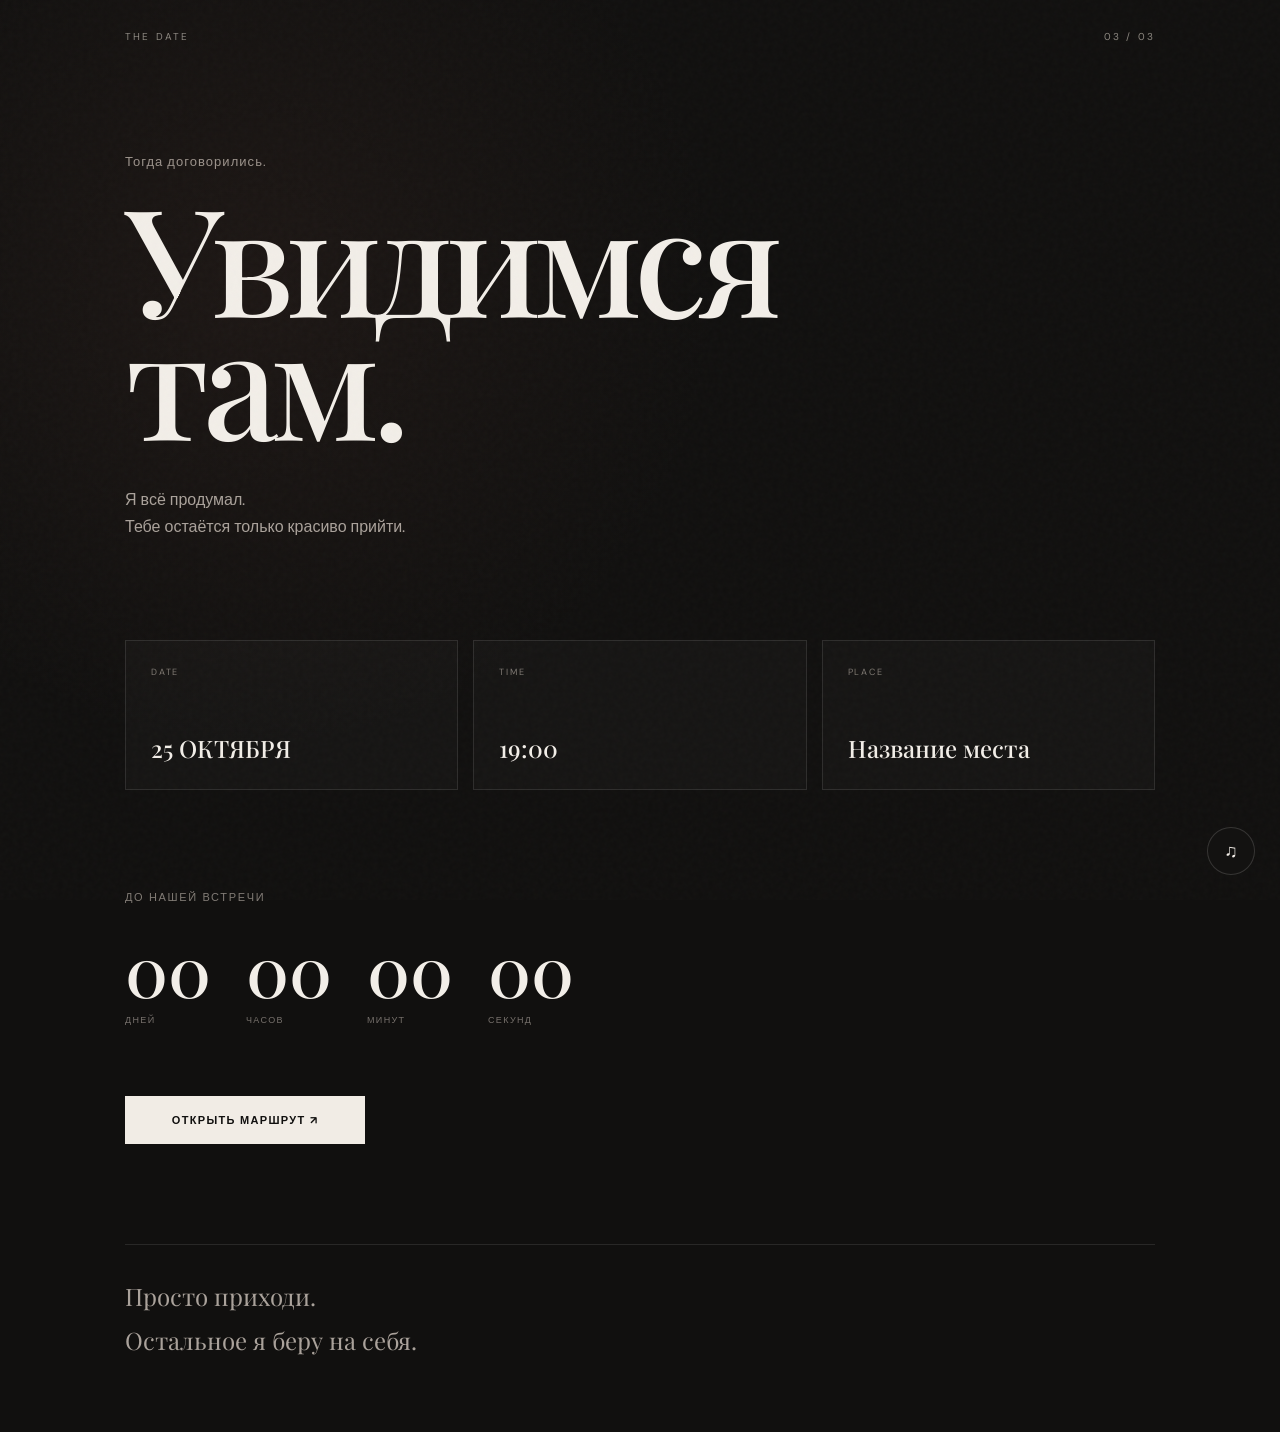
==== date.html @ 4ec2d76c "first commit" ====
<!DOCTYPE html>
<html lang="ru">
<head>

    <meta charset="UTF-8">
    <meta name="viewport"
          content="width=device-width, initial-scale=1.0">

    <title>Увидимся там</title>

    <link rel="stylesheet" href="style.css">

</head>

<body>

<div class="grain"></div>

<button class="music-button" id="musicButton" type="button">
    ♫
</button>

<main class="page date-page">

    <div class="top-line">
        <span>THE DATE</span>
        <span>03 / 03</span>
    </div>

    <section class="date-hero">

        <p class="small-text">
            Тогда договорились.
        </p>

        <h1>
            Увидимся<br>
            там.
        </h1>

        <p class="date-description">
            Я всё продумал.<br>
            Тебе остаётся только красиво прийти.
        </p>

    </section>

    <section class="date-info">

        <div class="info-card">

            <span>DATE</span>

            <strong>
                25 ОКТЯБРЯ
            </strong>

        </div>

        <div class="info-card">

            <span>TIME</span>

            <strong>
                19:00
            </strong>

        </div>

        <div class="info-card">

            <span>PLACE</span>

            <strong>
                Название места
            </strong>

        </div>

    </section>

    <section class="countdown-section">

        <p>До нашей встречи</p>

        <div class="countdown">

            <div>
                <strong id="days">00</strong>
                <span>дней</span>
            </div>

            <div>
                <strong id="hours">00</strong>
                <span>часов</span>
            </div>

            <div>
                <strong id="minutes">00</strong>
                <span>минут</span>
            </div>

            <div>
                <strong id="seconds">00</strong>
                <span>секунд</span>
            </div>

        </div>

    </section>

    <a
        href="https://2gis.kg/"
        target="_blank"
        class="main-button map-button">

        Открыть маршрут ↗

    </a>

    <p class="final-text">
        Просто приходи.<br>
        Остальное я беру на себя.
    </p>

</main>

<audio id="music" loop>
    <source src="нужна.mp3" type="audio/mpeg">
</audio>

<script src="script.js"></script>

</body>
</html>
---- style.css ----
@import url('https://fonts.googleapis.com/css2?family=DM+Sans:wght@400;500;600;700&family=Playfair+Display:wght@500;600&display=swap');


* {
    box-sizing: border-box;
    margin: 0;
    padding: 0;
}


html {
    scroll-behavior: smooth;
}


body {
    min-height: 100vh;

    background:
        radial-gradient(
            circle at 20% 20%,
            rgba(100, 65, 55, 0.15),
            transparent 30%
        ),
        #11100f;

    color: #f2eee8;

    font-family: "DM Sans", sans-serif;

    overflow-x: hidden;
}


.grain {
    position: fixed;

    inset: 0;

    pointer-events: none;

    opacity: 0.05;

    z-index: 100;

    background-image:
        url("data:image/svg+xml,%3Csvg viewBox='0 0 200 200' xmlns='http://www.w3.org/2000/svg'%3E%3Cfilter id='noise'%3E%3CfeTurbulence type='fractalNoise' baseFrequency='.9' numOctaves='4' stitchTiles='stitch'/%3E%3C/filter%3E%3Crect width='100%25' height='100%25' filter='url(%23noise)' opacity='.5'/%3E%3C/svg%3E");
}


.page {
    width: min(1100px, 100%);
    min-height: 100vh;

    margin: auto;

    padding: 30px 35px 70px;

    position: relative;
}


.top-line {
    display: flex;

    justify-content: space-between;

    align-items: center;

    color: #8d8881;

    font-size: 10px;

    letter-spacing: 0.22em;

    text-transform: uppercase;
}


.music-button {
    position: fixed;

    right: 25px;
    bottom: 25px;

    width: 48px;
    height: 48px;

    border: 1px solid rgba(255,255,255,0.15);

    border-radius: 50%;

    background: rgba(20,19,18,0.8);

    color: #f4efe9;

    font-size: 18px;

    cursor: pointer;

    z-index: 200;

    backdrop-filter: blur(10px);

    transition: 0.3s;
}


.music-button:hover {
    transform: scale(1.08);

    border-color: #a38b7b;
}


/* HERO */

.hero {
    padding-top: 100px;

    max-width: 750px;
}


.small-text {
    color: #9c938c;

    font-size: 13px;

    letter-spacing: 0.08em;

    margin-bottom: 25px;
}


.hero h1,
.question-content h1,
.date-hero h1 {

    font-family: "Playfair Display", serif;

    font-size: clamp(70px, 12vw, 150px);

    line-height: 0.82;

    font-weight: 500;

    letter-spacing: -0.05em;
}


.description {
    margin-top: 45px;

    color: #c1bbb3;

    line-height: 1.7;

    font-size: 15px;
}


.description.second {
    color: #a18e80;
}


/* ALBUM */

.album {
    position: relative;

    height: 620px;

    margin-top: 100px;
}


.photo {
    position: absolute;

    overflow: hidden;

    background: #24211f;

    box-shadow:
        0 30px 80px rgba(0,0,0,0.35);
}


.photo img {
    width: 100%;
    height: 100%;

    object-fit: cover;

    display: block;

    filter: saturate(0.75) contrast(1.05);

    transition: 0.5s;
}


.photo:hover img {
    transform: scale(1.05);
}


.photo-one {
    width: 270px;
    height: 350px;

    left: 4%;
    top: 40px;

    transform: rotate(-5deg);
}


.photo-two {
    width: 250px;
    height: 330px;

    left: 31%;
    top: 120px;

    transform: rotate(4deg);
}


.photo-three {
    width: 230px;
    height: 310px;

    right: 25%;
    top: 20px;

    transform: rotate(-3deg);
}


.photo-four {
    width: 240px;
    height: 320px;

    right: 2%;
    top: 160px;

    transform: rotate(6deg);
}


/* LETTER */

.letter {
    margin-top: 80px;

    max-width: 650px;
}


.label {
    color: #8f8178;

    text-transform: uppercase;

    letter-spacing: 0.2em;

    font-size: 10px;

    margin-bottom: 25px;
}


.letter h2 {
    font-family: "Playfair Display", serif;

    font-size: clamp(50px, 7vw, 90px);

    line-height: 0.95;

    font-weight: 500;
}


.letter p:last-child {
    margin-top: 30px;

    color: #99918a;
}


/* BUTTON */

.main-button {
    display: inline-flex;

    align-items: center;

    justify-content: center;

    margin-top: 70px;

    min-width: 240px;

    padding: 17px 28px;

    background: #f1ece5;

    color: #11100f;

    text-decoration: none;

    text-transform: uppercase;

    letter-spacing: 0.12em;

    font-size: 11px;

    font-weight: 700;

    transition: 0.3s;
}


.main-button:hover {
    background: #b9a69a;

    transform: translateY(-3px);
}


/* QUESTION */

.question-page {
    display: flex;

    flex-direction: column;
}


.question-content {
    margin: auto 0;

    padding-top: 100px;
}


.question-content h1 {
    font-size: clamp(60px, 10vw, 130px);
}


.question-description {
    margin-top: 45px;

    color: #aaa29b;

    line-height: 1.7;
}


/* ANSWERS */

.answers-area {
    position: relative;

    width: min(600px, 100%);

    height: 180px;

    margin-top: 30px;
}


.answer-button {
    font-family: "DM Sans", sans-serif;

    font-size: 12px;

    font-weight: 700;

    text-transform: uppercase;

    letter-spacing: 0.1em;

    cursor: pointer;
}


.yes-button {
    position: absolute;

    left: 0;
    top: 30px;

    display: flex;

    align-items: center;

    justify-content: center;

    width: 230px;
    height: 55px;

    background: #f1ece5;

    color: #11100f;

    text-decoration: none;

    z-index: 20;

    transition: 0.3s;
}


.yes-button:hover {
    transform: translateY(-3px);

    background: #b9a69a;
}


.no-button {
    position: absolute;

    left: 270px;
    top: 30px;

    width: 130px;
    height: 55px;

    background: transparent;

    color: #f1ece5;

    border: 1px solid rgba(255,255,255,0.2);

    z-index: 10;

    transition: 0.15s;
}


.no-message {
    color: #8e8179;

    font-size: 11px;

    letter-spacing: 0.08em;

    min-height: 20px;

    pointer-events: none;
}


/* DATE */

.date-page {
    display: flex;

    flex-direction: column;
}


.date-hero {
    margin-top: 110px;
}


.date-hero h1 {
    font-size: clamp(70px, 12vw, 150px);
}


.date-description {
    margin-top: 45px;

    color: #aaa29b;

    line-height: 1.7;
}


.date-info {
    display: grid;

    grid-template-columns:
        repeat(3, 1fr);

    gap: 15px;

    margin-top: 100px;
}


.info-card {
    min-height: 150px;

    padding: 25px;

    border: 1px solid rgba(255,255,255,0.1);

    display: flex;

    flex-direction: column;

    justify-content: space-between;

    background: rgba(255,255,255,0.02);
}


.info-card span {
    font-size: 9px;

    letter-spacing: 0.2em;

    color: #7f7973;
}


.info-card strong {
    font-family: "Playfair Display", serif;

    font-size: 24px;

    font-weight: 500;
}


/* TIMER */

.countdown-section {
    margin-top: 100px;
}


.countdown-section > p {
    color: #817b75;

    font-size: 11px;

    text-transform: uppercase;

    letter-spacing: 0.15em;

    margin-bottom: 30px;
}


.countdown {
    display: flex;

    gap: 35px;
}


.countdown div {
    display: flex;

    flex-direction: column;
}


.countdown strong {
    font-family: "Playfair Display", serif;

    font-size: clamp(40px, 6vw, 70px);

    font-weight: 500;

    line-height: 1;
}


.countdown span {
    margin-top: 10px;

    font-size: 9px;

    text-transform: uppercase;

    color: #77716c;

    letter-spacing: 0.15em;
}


.map-button {
    width: fit-content;
}


.final-text {
    margin-top: 100px;

    padding-top: 30px;

    border-top: 1px solid rgba(255,255,255,0.1);

    color: #aaa29b;

    line-height: 1.8;

    font-family: "Playfair Display", serif;

    font-size: 24px;
}


/* MOBILE */

@media (max-width: 700px) {

    .page {
        padding: 25px 20px 60px;
    }


    .hero {
        padding-top: 80px;
    }


    .hero h1,
    .question-content h1,
    .date-hero h1 {
        font-size: 70px;
    }


    .album {
        height: 500px;
    }


    .photo-one {
        width: 170px;
        height: 230px;
    }


    .photo-two {
        width: 150px;
        height: 210px;

        left: 30%;
    }


    .photo-three {
        width: 150px;
        height: 210px;

        right: 10%;
    }


    .photo-four {
        width: 160px;
        height: 220px;

        right: 0;

        top: 250px;
    }


    .date-info {
        grid-template-columns: 1fr;
    }


    .countdown {
        gap: 15px;
    }


    .countdown strong {
        font-size: 35px;
    }


    .answers-area {
        height: 220px;
    }


    .yes-button {
        width: 210px;
    }


    .no-button {
        left: 30px;
        top: 110px;
    }

}
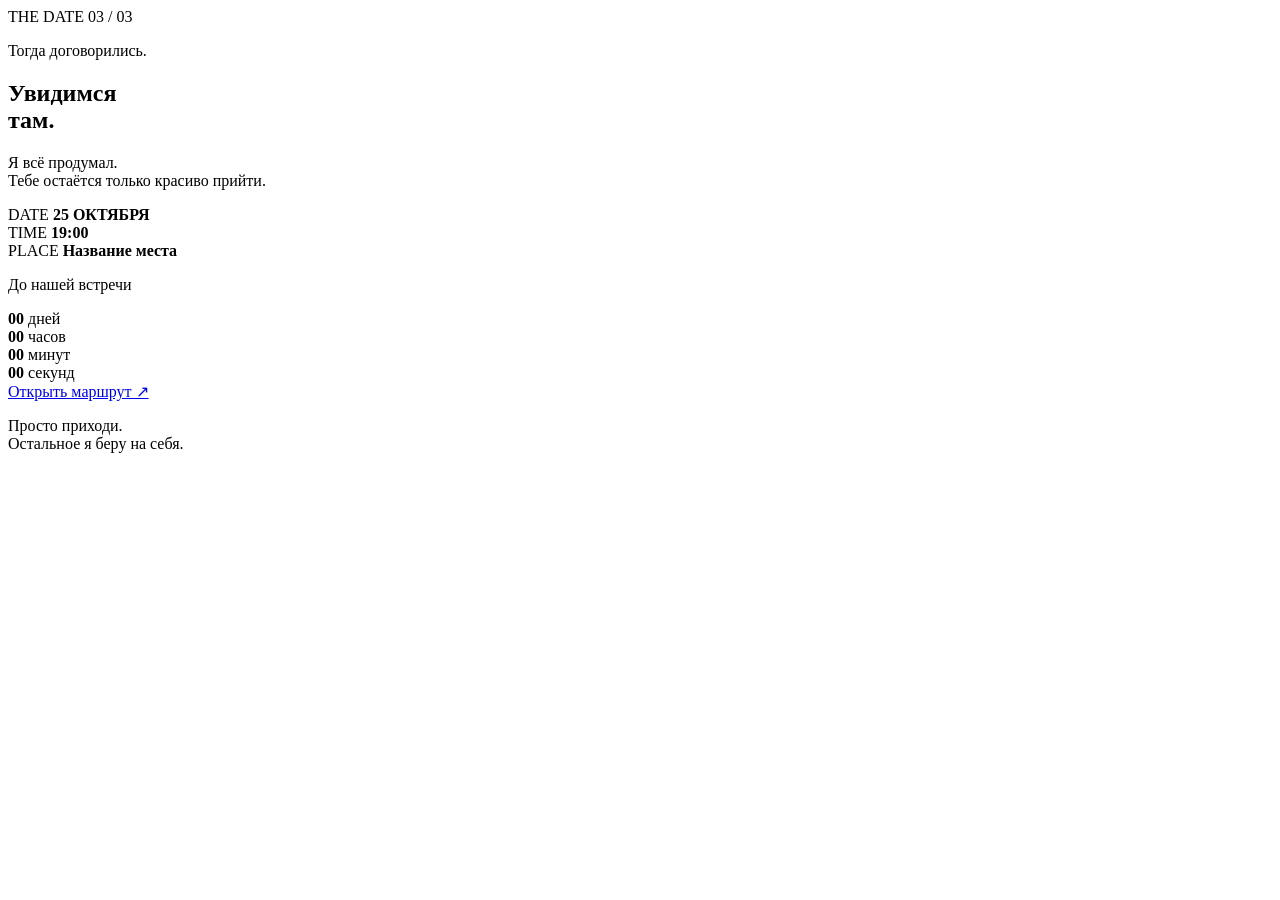
==== commit 3364245a: "c" ====
--- a/date.html
+++ b/date.html
@@ -12,13 +12,9 @@
 
 </head>
 
-<body>
+<body class="dark-page">
 
 <div class="grain"></div>
-
-<button class="music-button" id="musicButton" type="button">
-    ♫
-</button>
 
 <main class="page date-page">
 
@@ -26,6 +22,7 @@
         <span>THE DATE</span>
         <span>03 / 03</span>
     </div>
+
 
     <section class="date-hero">
 
@@ -45,39 +42,26 @@
 
     </section>
 
+
     <section class="date-info">
 
         <div class="info-card">
-
             <span>DATE</span>
-
-            <strong>
-                25 ОКТЯБРЯ
-            </strong>
-
+            <strong>25 ОКТЯБРЯ</strong>
         </div>
 
         <div class="info-card">
-
             <span>TIME</span>
-
-            <strong>
-                19:00
-            </strong>
-
+            <strong>19:00</strong>
         </div>
 
         <div class="info-card">
-
             <span>PLACE</span>
-
-            <strong>
-                Название места
-            </strong>
-
+            <strong>Название места</strong>
         </div>
 
     </section>
+
 
     <section class="countdown-section">
 
@@ -109,6 +93,7 @@
 
     </section>
 
+
     <a
         href="https://2gis.kg/"
         target="_blank"
@@ -118,6 +103,7 @@
 
     </a>
 
+
     <p class="final-text">
         Просто приходи.<br>
         Остальное я беру на себя.
@@ -125,10 +111,6 @@
 
 </main>
 
-<audio id="music" loop>
-    <source src="нужна.mp3" type="audio/mpeg">
-</audio>
-
 <script src="script.js"></script>
 
 </body>
--- a/style.css
+++ b/style.css
@@ -1,339 +1,50 @@
-@import url('https://fonts.googleapis.com/css2?family=DM+Sans:wght@400;500;600;700&family=Playfair+Display:wght@500;600&display=swap');
+/* =========================
+   LIGHT QUESTION PAGE
+========================= */
 
+.light-page {
+    background: #f1eee8;
 
-* {
-    box-sizing: border-box;
-    margin: 0;
-    padding: 0;
+    color: #171514;
+
+    overflow: hidden;
 }
 
 
-html {
-    scroll-behavior: smooth;
+.light-page .page {
+    position: relative;
+
+    z-index: 2;
 }
 
 
-body {
-    min-height: 100vh;
-
-    background:
-        radial-gradient(
-            circle at 20% 20%,
-            rgba(100, 65, 55, 0.15),
-            transparent 30%
-        ),
-        #11100f;
-
-    color: #f2eee8;
-
-    font-family: "DM Sans", sans-serif;
-
-    overflow-x: hidden;
+.light-page .top-line {
+    color: #77716b;
 }
 
 
-.grain {
+.light-decoration {
     position: fixed;
 
-    inset: 0;
+    width: 520px;
+    height: 520px;
 
-    pointer-events: none;
+    right: -180px;
+    top: 18%;
 
-    opacity: 0.05;
+    border-radius: 50%;
 
-    z-index: 100;
+    background: #8b1e2d;
 
-    background-image:
-        url("data:image/svg+xml,%3Csvg viewBox='0 0 200 200' xmlns='http://www.w3.org/2000/svg'%3E%3Cfilter id='noise'%3E%3CfeTurbulence type='fractalNoise' baseFrequency='.9' numOctaves='4' stitchTiles='stitch'/%3E%3C/filter%3E%3Crect width='100%25' height='100%25' filter='url(%23noise)' opacity='.5'/%3E%3C/svg%3E");
+    opacity: 0.08;
+
+    filter: blur(1px);
 }
 
 
-.page {
-    width: min(1100px, 100%);
+.question-page {
     min-height: 100vh;
 
-    margin: auto;
-
-    padding: 30px 35px 70px;
-
-    position: relative;
-}
-
-
-.top-line {
-    display: flex;
-
-    justify-content: space-between;
-
-    align-items: center;
-
-    color: #8d8881;
-
-    font-size: 10px;
-
-    letter-spacing: 0.22em;
-
-    text-transform: uppercase;
-}
-
-
-.music-button {
-    position: fixed;
-
-    right: 25px;
-    bottom: 25px;
-
-    width: 48px;
-    height: 48px;
-
-    border: 1px solid rgba(255,255,255,0.15);
-
-    border-radius: 50%;
-
-    background: rgba(20,19,18,0.8);
-
-    color: #f4efe9;
-
-    font-size: 18px;
-
-    cursor: pointer;
-
-    z-index: 200;
-
-    backdrop-filter: blur(10px);
-
-    transition: 0.3s;
-}
-
-
-.music-button:hover {
-    transform: scale(1.08);
-
-    border-color: #a38b7b;
-}
-
-
-/* HERO */
-
-.hero {
-    padding-top: 100px;
-
-    max-width: 750px;
-}
-
-
-.small-text {
-    color: #9c938c;
-
-    font-size: 13px;
-
-    letter-spacing: 0.08em;
-
-    margin-bottom: 25px;
-}
-
-
-.hero h1,
-.question-content h1,
-.date-hero h1 {
-
-    font-family: "Playfair Display", serif;
-
-    font-size: clamp(70px, 12vw, 150px);
-
-    line-height: 0.82;
-
-    font-weight: 500;
-
-    letter-spacing: -0.05em;
-}
-
-
-.description {
-    margin-top: 45px;
-
-    color: #c1bbb3;
-
-    line-height: 1.7;
-
-    font-size: 15px;
-}
-
-
-.description.second {
-    color: #a18e80;
-}
-
-
-/* ALBUM */
-
-.album {
-    position: relative;
-
-    height: 620px;
-
-    margin-top: 100px;
-}
-
-
-.photo {
-    position: absolute;
-
-    overflow: hidden;
-
-    background: #24211f;
-
-    box-shadow:
-        0 30px 80px rgba(0,0,0,0.35);
-}
-
-
-.photo img {
-    width: 100%;
-    height: 100%;
-
-    object-fit: cover;
-
-    display: block;
-
-    filter: saturate(0.75) contrast(1.05);
-
-    transition: 0.5s;
-}
-
-
-.photo:hover img {
-    transform: scale(1.05);
-}
-
-
-.photo-one {
-    width: 270px;
-    height: 350px;
-
-    left: 4%;
-    top: 40px;
-
-    transform: rotate(-5deg);
-}
-
-
-.photo-two {
-    width: 250px;
-    height: 330px;
-
-    left: 31%;
-    top: 120px;
-
-    transform: rotate(4deg);
-}
-
-
-.photo-three {
-    width: 230px;
-    height: 310px;
-
-    right: 25%;
-    top: 20px;
-
-    transform: rotate(-3deg);
-}
-
-
-.photo-four {
-    width: 240px;
-    height: 320px;
-
-    right: 2%;
-    top: 160px;
-
-    transform: rotate(6deg);
-}
-
-
-/* LETTER */
-
-.letter {
-    margin-top: 80px;
-
-    max-width: 650px;
-}
-
-
-.label {
-    color: #8f8178;
-
-    text-transform: uppercase;
-
-    letter-spacing: 0.2em;
-
-    font-size: 10px;
-
-    margin-bottom: 25px;
-}
-
-
-.letter h2 {
-    font-family: "Playfair Display", serif;
-
-    font-size: clamp(50px, 7vw, 90px);
-
-    line-height: 0.95;
-
-    font-weight: 500;
-}
-
-
-.letter p:last-child {
-    margin-top: 30px;
-
-    color: #99918a;
-}
-
-
-/* BUTTON */
-
-.main-button {
-    display: inline-flex;
-
-    align-items: center;
-
-    justify-content: center;
-
-    margin-top: 70px;
-
-    min-width: 240px;
-
-    padding: 17px 28px;
-
-    background: #f1ece5;
-
-    color: #11100f;
-
-    text-decoration: none;
-
-    text-transform: uppercase;
-
-    letter-spacing: 0.12em;
-
-    font-size: 11px;
-
-    font-weight: 700;
-
-    transition: 0.3s;
-}
-
-
-.main-button:hover {
-    background: #b9a69a;
-
-    transform: translateY(-3px);
-}
-
-
-/* QUESTION */
-
-.question-page {
     display: flex;
 
     flex-direction: column;
@@ -341,274 +52,110 @@
 
 
 .question-content {
+    position: relative;
+
     margin: auto 0;
 
-    padding-top: 100px;
+    padding-top: 80px;
 }
 
 
-.question-content h1 {
-    font-size: clamp(60px, 10vw, 130px);
+.question-number {
+    position: absolute;
+
+    right: 0;
+    top: 70px;
+
+    font-family: "Playfair Display", serif;
+
+    font-size: 180px;
+
+    line-height: 1;
+
+    color: rgba(139, 30, 45, 0.08);
+
+    z-index: -1;
 }
 
 
-.question-description {
+.light-page .small-text {
+    color: #8b1e2d;
+}
+
+
+.light-page .question-content h1 {
+    color: #171514;
+
+    font-size: clamp(65px, 11vw, 135px);
+
+    line-height: 0.84;
+}
+
+
+.light-page .question-content h1 span {
+    color: #8b1e2d;
+}
+
+
+.red-line {
+    width: 80px;
+
+    height: 2px;
+
+    background: #8b1e2d;
+
     margin-top: 45px;
+}
 
-    color: #aaa29b;
+
+.light-page .question-description {
+    color: #68635e;
+
+    margin-top: 25px;
 
     line-height: 1.7;
 }
 
 
-/* ANSWERS */
-
-.answers-area {
-    position: relative;
-
-    width: min(600px, 100%);
-
-    height: 180px;
-
-    margin-top: 30px;
+.light-page .answers-area {
+    margin-top: 10px;
 }
 
 
-.answer-button {
-    font-family: "DM Sans", sans-serif;
+.light-page .yes-button {
+    background: #8b1e2d;
 
-    font-size: 12px;
+    color: #fffaf6;
 
-    font-weight: 700;
-
-    text-transform: uppercase;
-
-    letter-spacing: 0.1em;
-
-    cursor: pointer;
+    border: none;
 }
 
 
-.yes-button {
-    position: absolute;
+.light-page .yes-button:hover {
+    background: #6e1724;
 
-    left: 0;
-    top: 30px;
-
-    display: flex;
-
-    align-items: center;
-
-    justify-content: center;
-
-    width: 230px;
-    height: 55px;
-
-    background: #f1ece5;
-
-    color: #11100f;
-
-    text-decoration: none;
-
-    z-index: 20;
-
-    transition: 0.3s;
+    transform: translateY(-4px);
 }
 
 
-.yes-button:hover {
-    transform: translateY(-3px);
+.light-page .no-button {
+    color: #171514;
 
-    background: #b9a69a;
+    border-color: rgba(23, 21, 20, 0.25);
+
+    background: transparent;
 }
 
 
-.no-button {
-    position: absolute;
-
-    left: 270px;
-    top: 30px;
-
-    width: 130px;
-    height: 55px;
-
-    background: transparent;
-
-    color: #f1ece5;
-
-    border: 1px solid rgba(255,255,255,0.2);
-
-    z-index: 10;
-
-    transition: 0.15s;
+.light-page .no-button:hover {
+    border-color: #8b1e2d;
 }
 
 
-.no-message {
-    color: #8e8179;
+.light-page .no-message {
+    color: #8b1e2d;
 
-    font-size: 11px;
-
-    letter-spacing: 0.08em;
-
-    min-height: 20px;
-
-    pointer-events: none;
-}
-
-
-/* DATE */
-
-.date-page {
-    display: flex;
-
-    flex-direction: column;
-}
-
-
-.date-hero {
-    margin-top: 110px;
-}
-
-
-.date-hero h1 {
-    font-size: clamp(70px, 12vw, 150px);
-}
-
-
-.date-description {
-    margin-top: 45px;
-
-    color: #aaa29b;
-
-    line-height: 1.7;
-}
-
-
-.date-info {
-    display: grid;
-
-    grid-template-columns:
-        repeat(3, 1fr);
-
-    gap: 15px;
-
-    margin-top: 100px;
-}
-
-
-.info-card {
-    min-height: 150px;
-
-    padding: 25px;
-
-    border: 1px solid rgba(255,255,255,0.1);
-
-    display: flex;
-
-    flex-direction: column;
-
-    justify-content: space-between;
-
-    background: rgba(255,255,255,0.02);
-}
-
-
-.info-card span {
-    font-size: 9px;
-
-    letter-spacing: 0.2em;
-
-    color: #7f7973;
-}
-
-
-.info-card strong {
-    font-family: "Playfair Display", serif;
-
-    font-size: 24px;
-
-    font-weight: 500;
-}
-
-
-/* TIMER */
-
-.countdown-section {
-    margin-top: 100px;
-}
-
-
-.countdown-section > p {
-    color: #817b75;
-
-    font-size: 11px;
-
-    text-transform: uppercase;
-
-    letter-spacing: 0.15em;
-
-    margin-bottom: 30px;
-}
-
-
-.countdown {
-    display: flex;
-
-    gap: 35px;
-}
-
-
-.countdown div {
-    display: flex;
-
-    flex-direction: column;
-}
-
-
-.countdown strong {
-    font-family: "Playfair Display", serif;
-
-    font-size: clamp(40px, 6vw, 70px);
-
-    font-weight: 500;
-
-    line-height: 1;
-}
-
-
-.countdown span {
-    margin-top: 10px;
-
-    font-size: 9px;
-
-    text-transform: uppercase;
-
-    color: #77716c;
-
-    letter-spacing: 0.15em;
-}
-
-
-.map-button {
-    width: fit-content;
-}
-
-
-.final-text {
-    margin-top: 100px;
-
-    padding-top: 30px;
-
-    border-top: 1px solid rgba(255,255,255,0.1);
-
-    color: #aaa29b;
-
-    line-height: 1.8;
-
-    font-family: "Playfair Display", serif;
-
-    font-size: 24px;
+    min-height: 25px;
 }
 
 
@@ -616,88 +163,21 @@
 
 @media (max-width: 700px) {
 
-    .page {
-        padding: 25px 20px 60px;
+    .question-number {
+        font-size: 120px;
+
+        top: 50px;
+        right: -10px;
     }
 
 
-    .hero {
-        padding-top: 80px;
+    .light-page .question-content h1 {
+        font-size: 65px;
     }
 
 
-    .hero h1,
-    .question-content h1,
-    .date-hero h1 {
-        font-size: 70px;
-    }
-
-
-    .album {
-        height: 500px;
-    }
-
-
-    .photo-one {
-        width: 170px;
+    .light-page .answers-area {
         height: 230px;
     }
 
-
-    .photo-two {
-        width: 150px;
-        height: 210px;
-
-        left: 30%;
-    }
-
-
-    .photo-three {
-        width: 150px;
-        height: 210px;
-
-        right: 10%;
-    }
-
-
-    .photo-four {
-        width: 160px;
-        height: 220px;
-
-        right: 0;
-
-        top: 250px;
-    }
-
-
-    .date-info {
-        grid-template-columns: 1fr;
-    }
-
-
-    .countdown {
-        gap: 15px;
-    }
-
-
-    .countdown strong {
-        font-size: 35px;
-    }
-
-
-    .answers-area {
-        height: 220px;
-    }
-
-
-    .yes-button {
-        width: 210px;
-    }
-
-
-    .no-button {
-        left: 30px;
-        top: 110px;
-    }
-
 }
